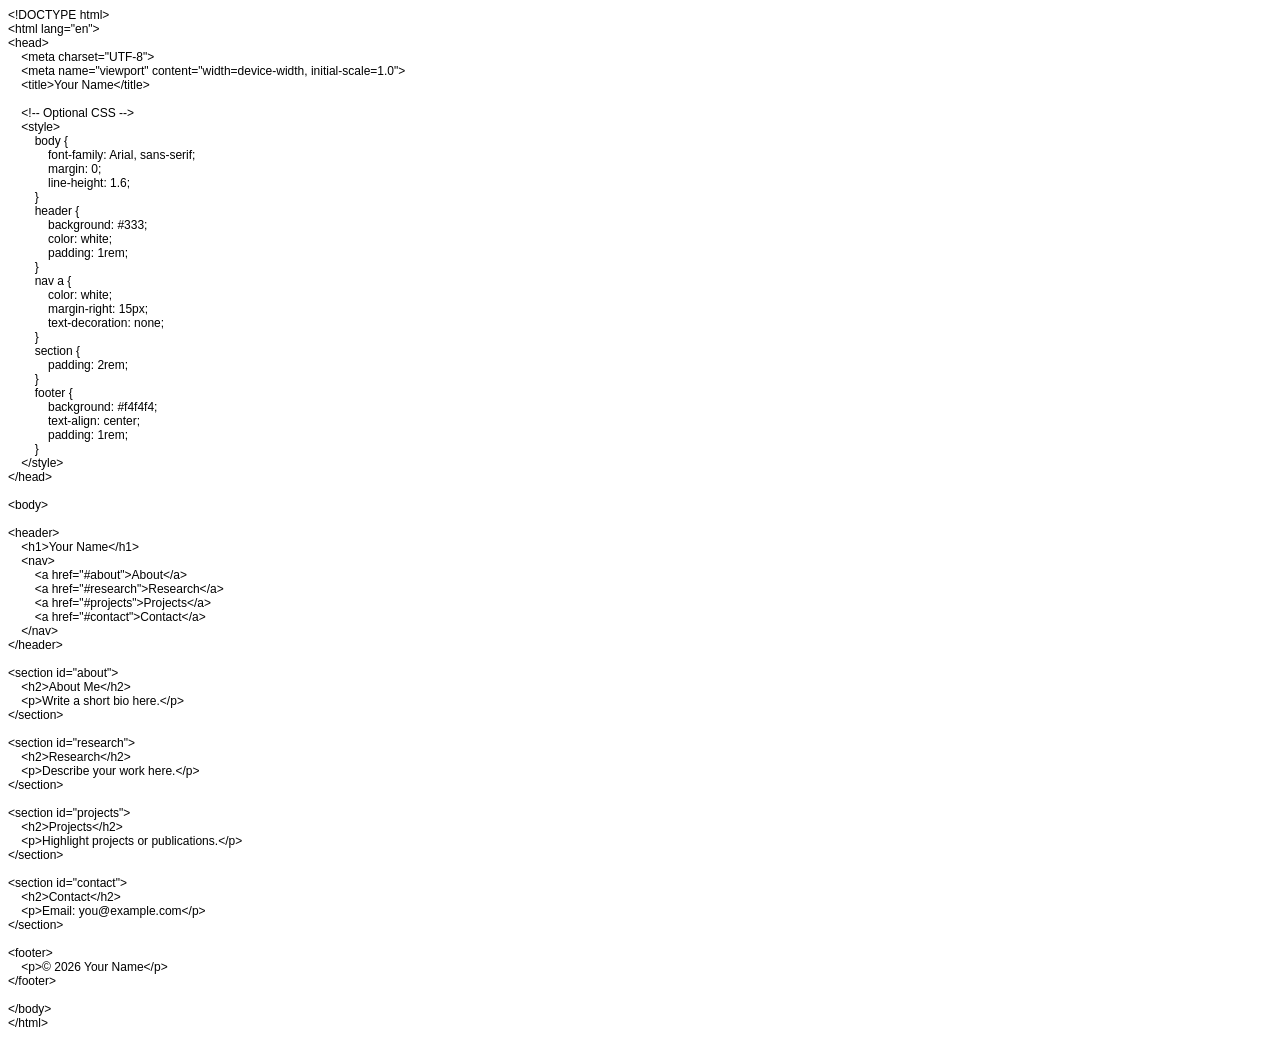
==== index.html @ 820ea24a "created index.html created index.html, just a blank template for now" ====
<!DOCTYPE html PUBLIC "-//W3C//DTD HTML 4.01//EN" "http://www.w3.org/TR/html4/strict.dtd">
<html>
<head>
  <meta http-equiv="Content-Type" content="text/html; charset=utf-8">
  <meta http-equiv="Content-Style-Type" content="text/css">
  <title></title>
  <meta name="Generator" content="Cocoa HTML Writer">
  <meta name="CocoaVersion" content="2575.7">
  <style type="text/css">
    p.p1 {margin: 0.0px 0.0px 0.0px 0.0px; font: 12.0px Helvetica}
    p.p2 {margin: 0.0px 0.0px 0.0px 0.0px; font: 12.0px Helvetica; min-height: 14.0px}
  </style>
</head>
<body>
<p class="p1">&lt;!DOCTYPE html&gt;</p>
<p class="p1">&lt;html lang="en"&gt;</p>
<p class="p1">&lt;head&gt;</p>
<p class="p1"><span class="Apple-converted-space">    </span>&lt;meta charset="UTF-8"&gt;</p>
<p class="p1"><span class="Apple-converted-space">    </span>&lt;meta name="viewport" content="width=device-width, initial-scale=1.0"&gt;</p>
<p class="p1"><span class="Apple-converted-space">    </span>&lt;title&gt;Your Name&lt;/title&gt;</p>
<p class="p2"><br></p>
<p class="p1"><span class="Apple-converted-space">    </span>&lt;!-- Optional CSS --&gt;</p>
<p class="p1"><span class="Apple-converted-space">    </span>&lt;style&gt;</p>
<p class="p1"><span class="Apple-converted-space">        </span>body {</p>
<p class="p1"><span class="Apple-converted-space">            </span>font-family: Arial, sans-serif;</p>
<p class="p1"><span class="Apple-converted-space">            </span>margin: 0;</p>
<p class="p1"><span class="Apple-converted-space">            </span>line-height: 1.6;</p>
<p class="p1"><span class="Apple-converted-space">        </span>}</p>
<p class="p1"><span class="Apple-converted-space">        </span>header {</p>
<p class="p1"><span class="Apple-converted-space">            </span>background: #333;</p>
<p class="p1"><span class="Apple-converted-space">            </span>color: white;</p>
<p class="p1"><span class="Apple-converted-space">            </span>padding: 1rem;</p>
<p class="p1"><span class="Apple-converted-space">        </span>}</p>
<p class="p1"><span class="Apple-converted-space">        </span>nav a {</p>
<p class="p1"><span class="Apple-converted-space">            </span>color: white;</p>
<p class="p1"><span class="Apple-converted-space">            </span>margin-right: 15px;</p>
<p class="p1"><span class="Apple-converted-space">            </span>text-decoration: none;</p>
<p class="p1"><span class="Apple-converted-space">        </span>}</p>
<p class="p1"><span class="Apple-converted-space">        </span>section {</p>
<p class="p1"><span class="Apple-converted-space">            </span>padding: 2rem;</p>
<p class="p1"><span class="Apple-converted-space">        </span>}</p>
<p class="p1"><span class="Apple-converted-space">        </span>footer {</p>
<p class="p1"><span class="Apple-converted-space">            </span>background: #f4f4f4;</p>
<p class="p1"><span class="Apple-converted-space">            </span>text-align: center;</p>
<p class="p1"><span class="Apple-converted-space">            </span>padding: 1rem;</p>
<p class="p1"><span class="Apple-converted-space">        </span>}</p>
<p class="p1"><span class="Apple-converted-space">    </span>&lt;/style&gt;</p>
<p class="p1">&lt;/head&gt;</p>
<p class="p2"><br></p>
<p class="p1">&lt;body&gt;</p>
<p class="p2"><br></p>
<p class="p1">&lt;header&gt;</p>
<p class="p1"><span class="Apple-converted-space">    </span>&lt;h1&gt;Your Name&lt;/h1&gt;</p>
<p class="p1"><span class="Apple-converted-space">    </span>&lt;nav&gt;</p>
<p class="p1"><span class="Apple-converted-space">        </span>&lt;a href="#about"&gt;About&lt;/a&gt;</p>
<p class="p1"><span class="Apple-converted-space">        </span>&lt;a href="#research"&gt;Research&lt;/a&gt;</p>
<p class="p1"><span class="Apple-converted-space">        </span>&lt;a href="#projects"&gt;Projects&lt;/a&gt;</p>
<p class="p1"><span class="Apple-converted-space">        </span>&lt;a href="#contact"&gt;Contact&lt;/a&gt;</p>
<p class="p1"><span class="Apple-converted-space">    </span>&lt;/nav&gt;</p>
<p class="p1">&lt;/header&gt;</p>
<p class="p2"><br></p>
<p class="p1">&lt;section id="about"&gt;</p>
<p class="p1"><span class="Apple-converted-space">    </span>&lt;h2&gt;About Me&lt;/h2&gt;</p>
<p class="p1"><span class="Apple-converted-space">    </span>&lt;p&gt;Write a short bio here.&lt;/p&gt;</p>
<p class="p1">&lt;/section&gt;</p>
<p class="p2"><br></p>
<p class="p1">&lt;section id="research"&gt;</p>
<p class="p1"><span class="Apple-converted-space">    </span>&lt;h2&gt;Research&lt;/h2&gt;</p>
<p class="p1"><span class="Apple-converted-space">    </span>&lt;p&gt;Describe your work here.&lt;/p&gt;</p>
<p class="p1">&lt;/section&gt;</p>
<p class="p2"><br></p>
<p class="p1">&lt;section id="projects"&gt;</p>
<p class="p1"><span class="Apple-converted-space">    </span>&lt;h2&gt;Projects&lt;/h2&gt;</p>
<p class="p1"><span class="Apple-converted-space">    </span>&lt;p&gt;Highlight projects or publications.&lt;/p&gt;</p>
<p class="p1">&lt;/section&gt;</p>
<p class="p2"><br></p>
<p class="p1">&lt;section id="contact"&gt;</p>
<p class="p1"><span class="Apple-converted-space">    </span>&lt;h2&gt;Contact&lt;/h2&gt;</p>
<p class="p1"><span class="Apple-converted-space">    </span>&lt;p&gt;Email: you@example.com&lt;/p&gt;</p>
<p class="p1">&lt;/section&gt;</p>
<p class="p2"><br></p>
<p class="p1">&lt;footer&gt;</p>
<p class="p1"><span class="Apple-converted-space">    </span>&lt;p&gt;© 2026 Your Name&lt;/p&gt;</p>
<p class="p1">&lt;/footer&gt;</p>
<p class="p2"><br></p>
<p class="p1">&lt;/body&gt;</p>
<p class="p1">&lt;/html&gt;</p>
</body>
</html>
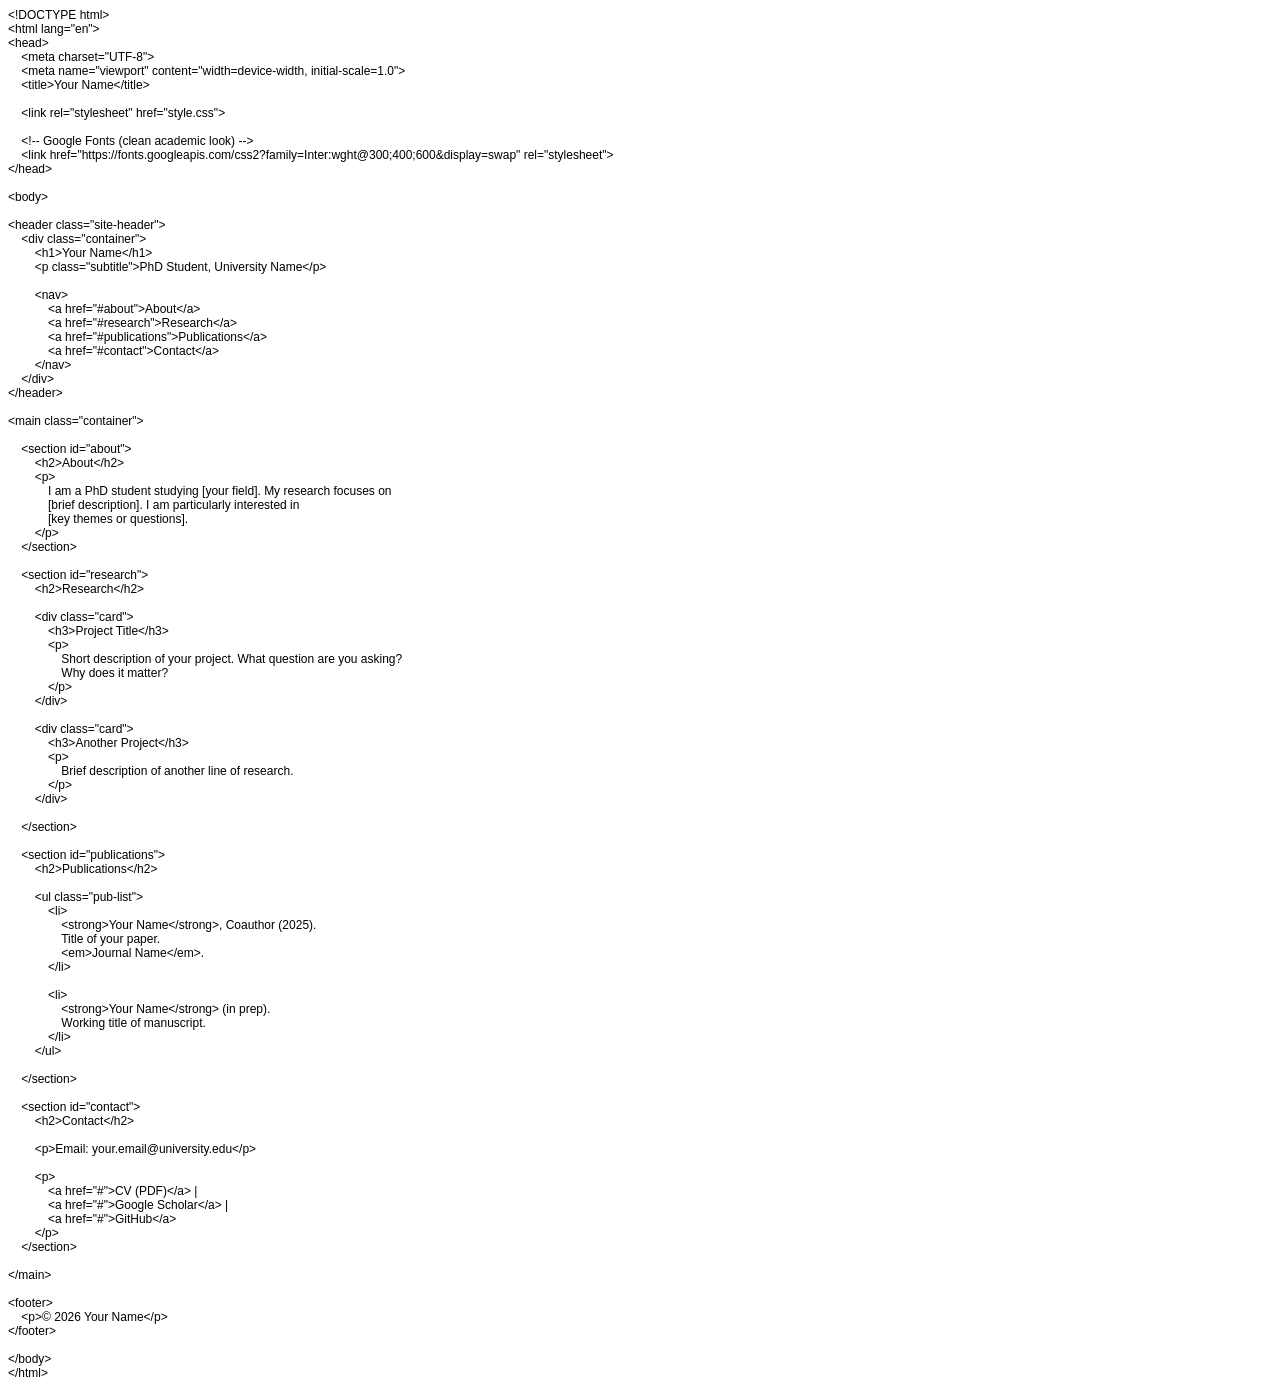
==== commit 4c0c1827: "update index.html and add style.css files" ====
--- a/index.html
+++ b/index.html
@@ -19,65 +19,90 @@
 <p class="p1"><span class="Apple-converted-space">    </span>&lt;meta name="viewport" content="width=device-width, initial-scale=1.0"&gt;</p>
 <p class="p1"><span class="Apple-converted-space">    </span>&lt;title&gt;Your Name&lt;/title&gt;</p>
 <p class="p2"><br></p>
-<p class="p1"><span class="Apple-converted-space">    </span>&lt;!-- Optional CSS --&gt;</p>
-<p class="p1"><span class="Apple-converted-space">    </span>&lt;style&gt;</p>
-<p class="p1"><span class="Apple-converted-space">        </span>body {</p>
-<p class="p1"><span class="Apple-converted-space">            </span>font-family: Arial, sans-serif;</p>
-<p class="p1"><span class="Apple-converted-space">            </span>margin: 0;</p>
-<p class="p1"><span class="Apple-converted-space">            </span>line-height: 1.6;</p>
-<p class="p1"><span class="Apple-converted-space">        </span>}</p>
-<p class="p1"><span class="Apple-converted-space">        </span>header {</p>
-<p class="p1"><span class="Apple-converted-space">            </span>background: #333;</p>
-<p class="p1"><span class="Apple-converted-space">            </span>color: white;</p>
-<p class="p1"><span class="Apple-converted-space">            </span>padding: 1rem;</p>
-<p class="p1"><span class="Apple-converted-space">        </span>}</p>
-<p class="p1"><span class="Apple-converted-space">        </span>nav a {</p>
-<p class="p1"><span class="Apple-converted-space">            </span>color: white;</p>
-<p class="p1"><span class="Apple-converted-space">            </span>margin-right: 15px;</p>
-<p class="p1"><span class="Apple-converted-space">            </span>text-decoration: none;</p>
-<p class="p1"><span class="Apple-converted-space">        </span>}</p>
-<p class="p1"><span class="Apple-converted-space">        </span>section {</p>
-<p class="p1"><span class="Apple-converted-space">            </span>padding: 2rem;</p>
-<p class="p1"><span class="Apple-converted-space">        </span>}</p>
-<p class="p1"><span class="Apple-converted-space">        </span>footer {</p>
-<p class="p1"><span class="Apple-converted-space">            </span>background: #f4f4f4;</p>
-<p class="p1"><span class="Apple-converted-space">            </span>text-align: center;</p>
-<p class="p1"><span class="Apple-converted-space">            </span>padding: 1rem;</p>
-<p class="p1"><span class="Apple-converted-space">        </span>}</p>
-<p class="p1"><span class="Apple-converted-space">    </span>&lt;/style&gt;</p>
+<p class="p1"><span class="Apple-converted-space">    </span>&lt;link rel="stylesheet" href="style.css"&gt;</p>
+<p class="p2"><br></p>
+<p class="p1"><span class="Apple-converted-space">    </span>&lt;!-- Google Fonts (clean academic look) --&gt;</p>
+<p class="p1"><span class="Apple-converted-space">    </span>&lt;link href="https://fonts.googleapis.com/css2?family=Inter:wght@300;400;600&amp;display=swap" rel="stylesheet"&gt;</p>
 <p class="p1">&lt;/head&gt;</p>
 <p class="p2"><br></p>
 <p class="p1">&lt;body&gt;</p>
 <p class="p2"><br></p>
-<p class="p1">&lt;header&gt;</p>
-<p class="p1"><span class="Apple-converted-space">    </span>&lt;h1&gt;Your Name&lt;/h1&gt;</p>
-<p class="p1"><span class="Apple-converted-space">    </span>&lt;nav&gt;</p>
-<p class="p1"><span class="Apple-converted-space">        </span>&lt;a href="#about"&gt;About&lt;/a&gt;</p>
-<p class="p1"><span class="Apple-converted-space">        </span>&lt;a href="#research"&gt;Research&lt;/a&gt;</p>
-<p class="p1"><span class="Apple-converted-space">        </span>&lt;a href="#projects"&gt;Projects&lt;/a&gt;</p>
-<p class="p1"><span class="Apple-converted-space">        </span>&lt;a href="#contact"&gt;Contact&lt;/a&gt;</p>
-<p class="p1"><span class="Apple-converted-space">    </span>&lt;/nav&gt;</p>
+<p class="p1">&lt;header class="site-header"&gt;</p>
+<p class="p1"><span class="Apple-converted-space">    </span>&lt;div class="container"&gt;</p>
+<p class="p1"><span class="Apple-converted-space">        </span>&lt;h1&gt;Your Name&lt;/h1&gt;</p>
+<p class="p1"><span class="Apple-converted-space">        </span>&lt;p class="subtitle"&gt;PhD Student, University Name&lt;/p&gt;</p>
+<p class="p2"><br></p>
+<p class="p1"><span class="Apple-converted-space">        </span>&lt;nav&gt;</p>
+<p class="p1"><span class="Apple-converted-space">            </span>&lt;a href="#about"&gt;About&lt;/a&gt;</p>
+<p class="p1"><span class="Apple-converted-space">            </span>&lt;a href="#research"&gt;Research&lt;/a&gt;</p>
+<p class="p1"><span class="Apple-converted-space">            </span>&lt;a href="#publications"&gt;Publications&lt;/a&gt;</p>
+<p class="p1"><span class="Apple-converted-space">            </span>&lt;a href="#contact"&gt;Contact&lt;/a&gt;</p>
+<p class="p1"><span class="Apple-converted-space">        </span>&lt;/nav&gt;</p>
+<p class="p1"><span class="Apple-converted-space">    </span>&lt;/div&gt;</p>
 <p class="p1">&lt;/header&gt;</p>
 <p class="p2"><br></p>
-<p class="p1">&lt;section id="about"&gt;</p>
-<p class="p1"><span class="Apple-converted-space">    </span>&lt;h2&gt;About Me&lt;/h2&gt;</p>
-<p class="p1"><span class="Apple-converted-space">    </span>&lt;p&gt;Write a short bio here.&lt;/p&gt;</p>
-<p class="p1">&lt;/section&gt;</p>
+<p class="p1">&lt;main class="container"&gt;</p>
 <p class="p2"><br></p>
-<p class="p1">&lt;section id="research"&gt;</p>
-<p class="p1"><span class="Apple-converted-space">    </span>&lt;h2&gt;Research&lt;/h2&gt;</p>
-<p class="p1"><span class="Apple-converted-space">    </span>&lt;p&gt;Describe your work here.&lt;/p&gt;</p>
-<p class="p1">&lt;/section&gt;</p>
+<p class="p1"><span class="Apple-converted-space">    </span>&lt;section id="about"&gt;</p>
+<p class="p1"><span class="Apple-converted-space">        </span>&lt;h2&gt;About&lt;/h2&gt;</p>
+<p class="p1"><span class="Apple-converted-space">        </span>&lt;p&gt;</p>
+<p class="p1"><span class="Apple-converted-space">            </span>I am a PhD student studying [your field]. My research focuses on</p>
+<p class="p1"><span class="Apple-converted-space">            </span>[brief description]. I am particularly interested in</p>
+<p class="p1"><span class="Apple-converted-space">            </span>[key themes or questions].</p>
+<p class="p1"><span class="Apple-converted-space">        </span>&lt;/p&gt;</p>
+<p class="p1"><span class="Apple-converted-space">    </span>&lt;/section&gt;</p>
 <p class="p2"><br></p>
-<p class="p1">&lt;section id="projects"&gt;</p>
-<p class="p1"><span class="Apple-converted-space">    </span>&lt;h2&gt;Projects&lt;/h2&gt;</p>
-<p class="p1"><span class="Apple-converted-space">    </span>&lt;p&gt;Highlight projects or publications.&lt;/p&gt;</p>
-<p class="p1">&lt;/section&gt;</p>
+<p class="p1"><span class="Apple-converted-space">    </span>&lt;section id="research"&gt;</p>
+<p class="p1"><span class="Apple-converted-space">        </span>&lt;h2&gt;Research&lt;/h2&gt;</p>
 <p class="p2"><br></p>
-<p class="p1">&lt;section id="contact"&gt;</p>
-<p class="p1"><span class="Apple-converted-space">    </span>&lt;h2&gt;Contact&lt;/h2&gt;</p>
-<p class="p1"><span class="Apple-converted-space">    </span>&lt;p&gt;Email: you@example.com&lt;/p&gt;</p>
-<p class="p1">&lt;/section&gt;</p>
+<p class="p1"><span class="Apple-converted-space">        </span>&lt;div class="card"&gt;</p>
+<p class="p1"><span class="Apple-converted-space">            </span>&lt;h3&gt;Project Title&lt;/h3&gt;</p>
+<p class="p1"><span class="Apple-converted-space">            </span>&lt;p&gt;</p>
+<p class="p1"><span class="Apple-converted-space">                </span>Short description of your project. What question are you asking?</p>
+<p class="p1"><span class="Apple-converted-space">                </span>Why does it matter?</p>
+<p class="p1"><span class="Apple-converted-space">            </span>&lt;/p&gt;</p>
+<p class="p1"><span class="Apple-converted-space">        </span>&lt;/div&gt;</p>
+<p class="p2"><br></p>
+<p class="p1"><span class="Apple-converted-space">        </span>&lt;div class="card"&gt;</p>
+<p class="p1"><span class="Apple-converted-space">            </span>&lt;h3&gt;Another Project&lt;/h3&gt;</p>
+<p class="p1"><span class="Apple-converted-space">            </span>&lt;p&gt;</p>
+<p class="p1"><span class="Apple-converted-space">                </span>Brief description of another line of research.</p>
+<p class="p1"><span class="Apple-converted-space">            </span>&lt;/p&gt;</p>
+<p class="p1"><span class="Apple-converted-space">        </span>&lt;/div&gt;</p>
+<p class="p2"><br></p>
+<p class="p1"><span class="Apple-converted-space">    </span>&lt;/section&gt;</p>
+<p class="p2"><br></p>
+<p class="p1"><span class="Apple-converted-space">    </span>&lt;section id="publications"&gt;</p>
+<p class="p1"><span class="Apple-converted-space">        </span>&lt;h2&gt;Publications&lt;/h2&gt;</p>
+<p class="p2"><br></p>
+<p class="p1"><span class="Apple-converted-space">        </span>&lt;ul class="pub-list"&gt;</p>
+<p class="p1"><span class="Apple-converted-space">            </span>&lt;li&gt;</p>
+<p class="p1"><span class="Apple-converted-space">                </span>&lt;strong&gt;Your Name&lt;/strong&gt;, Coauthor (2025).</p>
+<p class="p1"><span class="Apple-converted-space">                </span>Title of your paper.</p>
+<p class="p1"><span class="Apple-converted-space">                </span>&lt;em&gt;Journal Name&lt;/em&gt;.</p>
+<p class="p1"><span class="Apple-converted-space">            </span>&lt;/li&gt;</p>
+<p class="p2"><br></p>
+<p class="p1"><span class="Apple-converted-space">            </span>&lt;li&gt;</p>
+<p class="p1"><span class="Apple-converted-space">                </span>&lt;strong&gt;Your Name&lt;/strong&gt; (in prep).</p>
+<p class="p1"><span class="Apple-converted-space">                </span>Working title of manuscript.</p>
+<p class="p1"><span class="Apple-converted-space">            </span>&lt;/li&gt;</p>
+<p class="p1"><span class="Apple-converted-space">        </span>&lt;/ul&gt;</p>
+<p class="p2"><br></p>
+<p class="p1"><span class="Apple-converted-space">    </span>&lt;/section&gt;</p>
+<p class="p2"><br></p>
+<p class="p1"><span class="Apple-converted-space">    </span>&lt;section id="contact"&gt;</p>
+<p class="p1"><span class="Apple-converted-space">        </span>&lt;h2&gt;Contact&lt;/h2&gt;</p>
+<p class="p2"><br></p>
+<p class="p1"><span class="Apple-converted-space">        </span>&lt;p&gt;Email: your.email@university.edu&lt;/p&gt;</p>
+<p class="p2"><br></p>
+<p class="p1"><span class="Apple-converted-space">        </span>&lt;p&gt;</p>
+<p class="p1"><span class="Apple-converted-space">            </span>&lt;a href="#"&gt;CV (PDF)&lt;/a&gt; |</p>
+<p class="p1"><span class="Apple-converted-space">            </span>&lt;a href="#"&gt;Google Scholar&lt;/a&gt; |</p>
+<p class="p1"><span class="Apple-converted-space">            </span>&lt;a href="#"&gt;GitHub&lt;/a&gt;</p>
+<p class="p1"><span class="Apple-converted-space">        </span>&lt;/p&gt;</p>
+<p class="p1"><span class="Apple-converted-space">    </span>&lt;/section&gt;</p>
+<p class="p2"><br></p>
+<p class="p1">&lt;/main&gt;</p>
 <p class="p2"><br></p>
 <p class="p1">&lt;footer&gt;</p>
 <p class="p1"><span class="Apple-converted-space">    </span>&lt;p&gt;© 2026 Your Name&lt;/p&gt;</p>
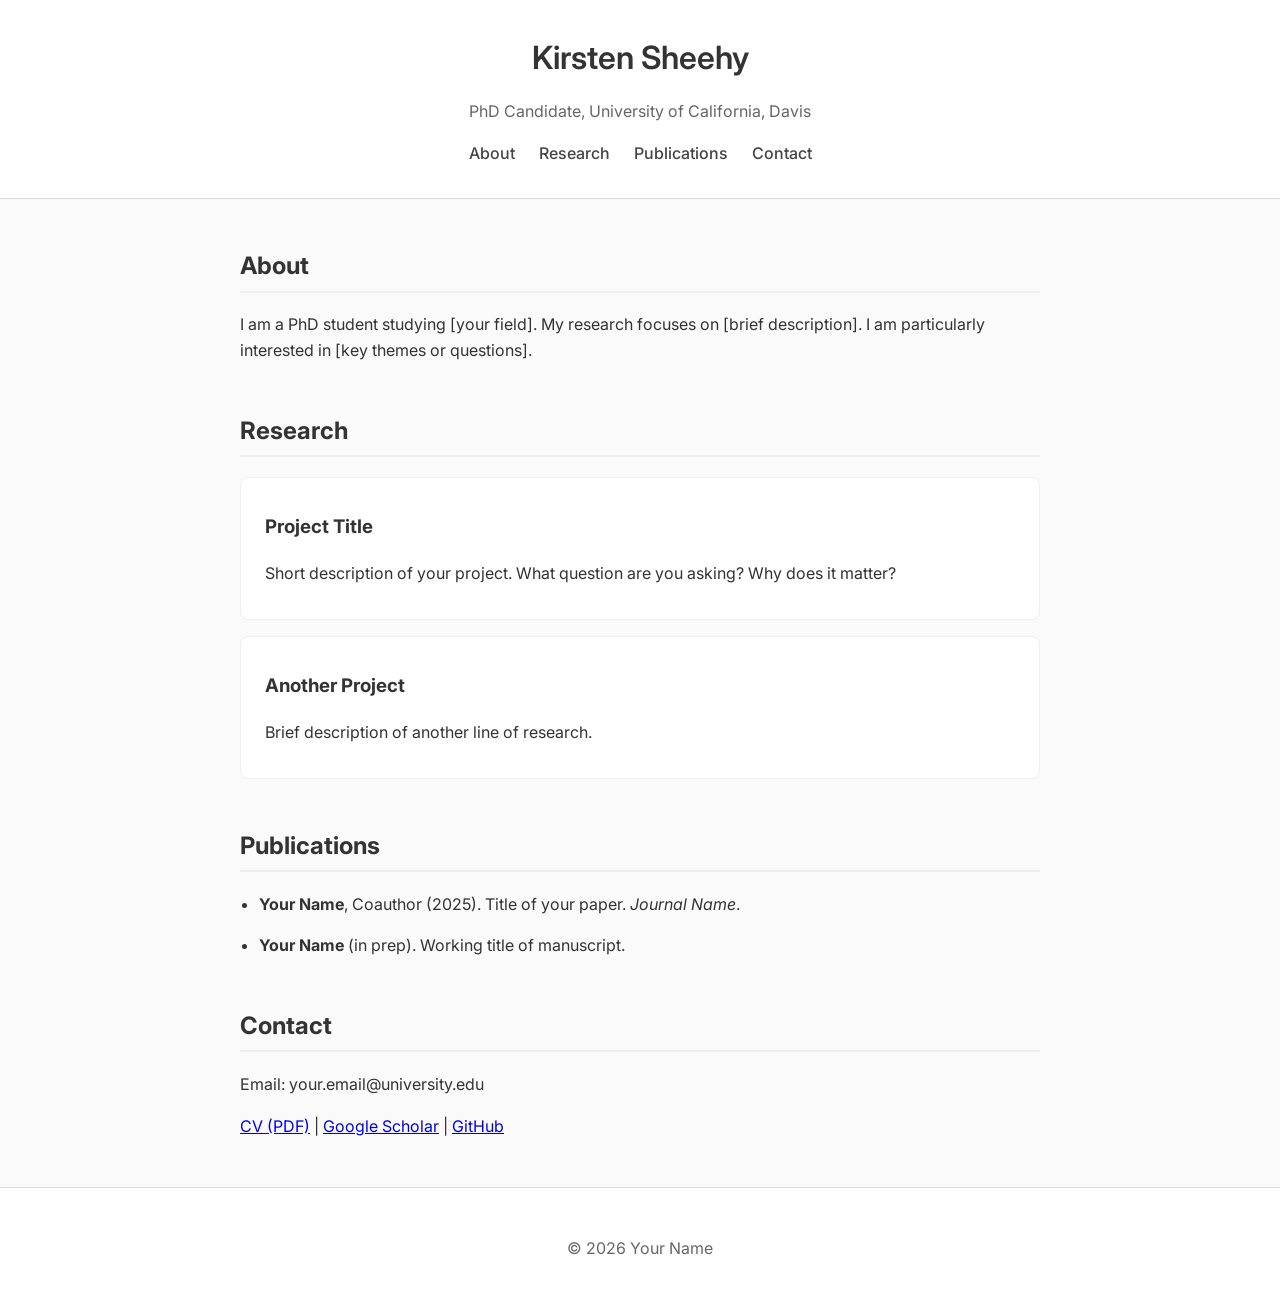
==== commit 0c6bda5f: "changed html file type" ====
--- a/index.html
+++ b/index.html
@@ -1,114 +1,98 @@
-<!DOCTYPE html PUBLIC "-//W3C//DTD HTML 4.01//EN" "http://www.w3.org/TR/html4/strict.dtd">
-<html>
+<!DOCTYPE html>
+<html lang="en">
 <head>
-  <meta http-equiv="Content-Type" content="text/html; charset=utf-8">
-  <meta http-equiv="Content-Style-Type" content="text/css">
-  <title></title>
-  <meta name="Generator" content="Cocoa HTML Writer">
-  <meta name="CocoaVersion" content="2575.7">
-  <style type="text/css">
-    p.p1 {margin: 0.0px 0.0px 0.0px 0.0px; font: 12.0px Helvetica}
-    p.p2 {margin: 0.0px 0.0px 0.0px 0.0px; font: 12.0px Helvetica; min-height: 14.0px}
-  </style>
+    <meta charset="UTF-8">
+    <meta name="viewport" content="width=device-width, initial-scale=1.0">
+    <title>Kirsten Sheehy</title>
+
+    <link rel="stylesheet" href="style.css">
+
+    <!-- Google Fonts (clean academic look) -->
+    <link href="https://fonts.googleapis.com/css2?family=Inter:wght@300;400;600&display=swap" rel="stylesheet">
 </head>
+
 <body>
-<p class="p1">&lt;!DOCTYPE html&gt;</p>
-<p class="p1">&lt;html lang="en"&gt;</p>
-<p class="p1">&lt;head&gt;</p>
-<p class="p1"><span class="Apple-converted-space">    </span>&lt;meta charset="UTF-8"&gt;</p>
-<p class="p1"><span class="Apple-converted-space">    </span>&lt;meta name="viewport" content="width=device-width, initial-scale=1.0"&gt;</p>
-<p class="p1"><span class="Apple-converted-space">    </span>&lt;title&gt;Your Name&lt;/title&gt;</p>
-<p class="p2"><br></p>
-<p class="p1"><span class="Apple-converted-space">    </span>&lt;link rel="stylesheet" href="style.css"&gt;</p>
-<p class="p2"><br></p>
-<p class="p1"><span class="Apple-converted-space">    </span>&lt;!-- Google Fonts (clean academic look) --&gt;</p>
-<p class="p1"><span class="Apple-converted-space">    </span>&lt;link href="https://fonts.googleapis.com/css2?family=Inter:wght@300;400;600&amp;display=swap" rel="stylesheet"&gt;</p>
-<p class="p1">&lt;/head&gt;</p>
-<p class="p2"><br></p>
-<p class="p1">&lt;body&gt;</p>
-<p class="p2"><br></p>
-<p class="p1">&lt;header class="site-header"&gt;</p>
-<p class="p1"><span class="Apple-converted-space">    </span>&lt;div class="container"&gt;</p>
-<p class="p1"><span class="Apple-converted-space">        </span>&lt;h1&gt;Your Name&lt;/h1&gt;</p>
-<p class="p1"><span class="Apple-converted-space">        </span>&lt;p class="subtitle"&gt;PhD Student, University Name&lt;/p&gt;</p>
-<p class="p2"><br></p>
-<p class="p1"><span class="Apple-converted-space">        </span>&lt;nav&gt;</p>
-<p class="p1"><span class="Apple-converted-space">            </span>&lt;a href="#about"&gt;About&lt;/a&gt;</p>
-<p class="p1"><span class="Apple-converted-space">            </span>&lt;a href="#research"&gt;Research&lt;/a&gt;</p>
-<p class="p1"><span class="Apple-converted-space">            </span>&lt;a href="#publications"&gt;Publications&lt;/a&gt;</p>
-<p class="p1"><span class="Apple-converted-space">            </span>&lt;a href="#contact"&gt;Contact&lt;/a&gt;</p>
-<p class="p1"><span class="Apple-converted-space">        </span>&lt;/nav&gt;</p>
-<p class="p1"><span class="Apple-converted-space">    </span>&lt;/div&gt;</p>
-<p class="p1">&lt;/header&gt;</p>
-<p class="p2"><br></p>
-<p class="p1">&lt;main class="container"&gt;</p>
-<p class="p2"><br></p>
-<p class="p1"><span class="Apple-converted-space">    </span>&lt;section id="about"&gt;</p>
-<p class="p1"><span class="Apple-converted-space">        </span>&lt;h2&gt;About&lt;/h2&gt;</p>
-<p class="p1"><span class="Apple-converted-space">        </span>&lt;p&gt;</p>
-<p class="p1"><span class="Apple-converted-space">            </span>I am a PhD student studying [your field]. My research focuses on</p>
-<p class="p1"><span class="Apple-converted-space">            </span>[brief description]. I am particularly interested in</p>
-<p class="p1"><span class="Apple-converted-space">            </span>[key themes or questions].</p>
-<p class="p1"><span class="Apple-converted-space">        </span>&lt;/p&gt;</p>
-<p class="p1"><span class="Apple-converted-space">    </span>&lt;/section&gt;</p>
-<p class="p2"><br></p>
-<p class="p1"><span class="Apple-converted-space">    </span>&lt;section id="research"&gt;</p>
-<p class="p1"><span class="Apple-converted-space">        </span>&lt;h2&gt;Research&lt;/h2&gt;</p>
-<p class="p2"><br></p>
-<p class="p1"><span class="Apple-converted-space">        </span>&lt;div class="card"&gt;</p>
-<p class="p1"><span class="Apple-converted-space">            </span>&lt;h3&gt;Project Title&lt;/h3&gt;</p>
-<p class="p1"><span class="Apple-converted-space">            </span>&lt;p&gt;</p>
-<p class="p1"><span class="Apple-converted-space">                </span>Short description of your project. What question are you asking?</p>
-<p class="p1"><span class="Apple-converted-space">                </span>Why does it matter?</p>
-<p class="p1"><span class="Apple-converted-space">            </span>&lt;/p&gt;</p>
-<p class="p1"><span class="Apple-converted-space">        </span>&lt;/div&gt;</p>
-<p class="p2"><br></p>
-<p class="p1"><span class="Apple-converted-space">        </span>&lt;div class="card"&gt;</p>
-<p class="p1"><span class="Apple-converted-space">            </span>&lt;h3&gt;Another Project&lt;/h3&gt;</p>
-<p class="p1"><span class="Apple-converted-space">            </span>&lt;p&gt;</p>
-<p class="p1"><span class="Apple-converted-space">                </span>Brief description of another line of research.</p>
-<p class="p1"><span class="Apple-converted-space">            </span>&lt;/p&gt;</p>
-<p class="p1"><span class="Apple-converted-space">        </span>&lt;/div&gt;</p>
-<p class="p2"><br></p>
-<p class="p1"><span class="Apple-converted-space">    </span>&lt;/section&gt;</p>
-<p class="p2"><br></p>
-<p class="p1"><span class="Apple-converted-space">    </span>&lt;section id="publications"&gt;</p>
-<p class="p1"><span class="Apple-converted-space">        </span>&lt;h2&gt;Publications&lt;/h2&gt;</p>
-<p class="p2"><br></p>
-<p class="p1"><span class="Apple-converted-space">        </span>&lt;ul class="pub-list"&gt;</p>
-<p class="p1"><span class="Apple-converted-space">            </span>&lt;li&gt;</p>
-<p class="p1"><span class="Apple-converted-space">                </span>&lt;strong&gt;Your Name&lt;/strong&gt;, Coauthor (2025).</p>
-<p class="p1"><span class="Apple-converted-space">                </span>Title of your paper.</p>
-<p class="p1"><span class="Apple-converted-space">                </span>&lt;em&gt;Journal Name&lt;/em&gt;.</p>
-<p class="p1"><span class="Apple-converted-space">            </span>&lt;/li&gt;</p>
-<p class="p2"><br></p>
-<p class="p1"><span class="Apple-converted-space">            </span>&lt;li&gt;</p>
-<p class="p1"><span class="Apple-converted-space">                </span>&lt;strong&gt;Your Name&lt;/strong&gt; (in prep).</p>
-<p class="p1"><span class="Apple-converted-space">                </span>Working title of manuscript.</p>
-<p class="p1"><span class="Apple-converted-space">            </span>&lt;/li&gt;</p>
-<p class="p1"><span class="Apple-converted-space">        </span>&lt;/ul&gt;</p>
-<p class="p2"><br></p>
-<p class="p1"><span class="Apple-converted-space">    </span>&lt;/section&gt;</p>
-<p class="p2"><br></p>
-<p class="p1"><span class="Apple-converted-space">    </span>&lt;section id="contact"&gt;</p>
-<p class="p1"><span class="Apple-converted-space">        </span>&lt;h2&gt;Contact&lt;/h2&gt;</p>
-<p class="p2"><br></p>
-<p class="p1"><span class="Apple-converted-space">        </span>&lt;p&gt;Email: your.email@university.edu&lt;/p&gt;</p>
-<p class="p2"><br></p>
-<p class="p1"><span class="Apple-converted-space">        </span>&lt;p&gt;</p>
-<p class="p1"><span class="Apple-converted-space">            </span>&lt;a href="#"&gt;CV (PDF)&lt;/a&gt; |</p>
-<p class="p1"><span class="Apple-converted-space">            </span>&lt;a href="#"&gt;Google Scholar&lt;/a&gt; |</p>
-<p class="p1"><span class="Apple-converted-space">            </span>&lt;a href="#"&gt;GitHub&lt;/a&gt;</p>
-<p class="p1"><span class="Apple-converted-space">        </span>&lt;/p&gt;</p>
-<p class="p1"><span class="Apple-converted-space">    </span>&lt;/section&gt;</p>
-<p class="p2"><br></p>
-<p class="p1">&lt;/main&gt;</p>
-<p class="p2"><br></p>
-<p class="p1">&lt;footer&gt;</p>
-<p class="p1"><span class="Apple-converted-space">    </span>&lt;p&gt;© 2026 Your Name&lt;/p&gt;</p>
-<p class="p1">&lt;/footer&gt;</p>
-<p class="p2"><br></p>
-<p class="p1">&lt;/body&gt;</p>
-<p class="p1">&lt;/html&gt;</p>
+
+<header class="site-header">
+    <div class="container">
+        <h1>Kirsten Sheehy</h1>
+        <p class="subtitle">PhD Candidate, University of California, Davis</p>
+
+        <nav>
+            <a href="#about">About</a>
+            <a href="#research">Research</a>
+            <a href="#publications">Publications</a>
+            <a href="#contact">Contact</a>
+        </nav>
+    </div>
+</header>
+
+<main class="container">
+
+    <section id="about">
+        <h2>About</h2>
+        <p>
+            I am a PhD student studying [your field]. My research focuses on
+            [brief description]. I am particularly interested in
+            [key themes or questions].
+        </p>
+    </section>
+
+    <section id="research">
+        <h2>Research</h2>
+
+        <div class="card">
+            <h3>Project Title</h3>
+            <p>
+                Short description of your project. What question are you asking?
+                Why does it matter?
+            </p>
+        </div>
+
+        <div class="card">
+            <h3>Another Project</h3>
+            <p>
+                Brief description of another line of research.
+            </p>
+        </div>
+
+    </section>
+
+    <section id="publications">
+        <h2>Publications</h2>
+
+        <ul class="pub-list">
+            <li>
+                <strong>Your Name</strong>, Coauthor (2025).
+                Title of your paper.
+                <em>Journal Name</em>.
+            </li>
+
+            <li>
+                <strong>Your Name</strong> (in prep).
+                Working title of manuscript.
+            </li>
+        </ul>
+
+    </section>
+
+    <section id="contact">
+        <h2>Contact</h2>
+
+        <p>Email: your.email@university.edu</p>
+
+        <p>
+            <a href="#">CV (PDF)</a> |
+            <a href="#">Google Scholar</a> |
+            <a href="#">GitHub</a>
+        </p>
+    </section>
+
+</main>
+
+<footer>
+    <p>© 2026 Your Name</p>
+</footer>
+
 </body>
-</html>
+</html>
--- a/style.css
+++ b/style.css
@@ -0,0 +1,92 @@
+/* Base styles */
+body {
+    font-family: 'Inter', sans-serif;
+    margin: 0;
+    background-color: #fafafa;
+    color: #333;
+    line-height: 1.6;
+}
+
+/* Layout */
+.container {
+    width: 90%;
+    max-width: 800px;
+    margin: auto;
+}
+
+/* Header */
+.site-header {
+    background: white;
+    border-bottom: 1px solid #ddd;
+    padding: 2rem 0;
+    text-align: center;
+}
+
+.site-header h1 {
+    margin: 0;
+    font-weight: 600;
+}
+
+.subtitle {
+    color: #666;
+    margin-bottom: 1rem;
+}
+
+/* Navigation */
+nav {
+    margin-top: 1rem;
+}
+
+nav a {
+    margin: 0 10px;
+    text-decoration: none;
+    color: #444;
+    font-weight: 500;
+}
+
+nav a:hover {
+    text-decoration: underline;
+}
+
+/* Sections */
+section {
+    margin: 3rem 0;
+}
+
+h2 {
+    border-bottom: 2px solid #eee;
+    padding-bottom: 0.3rem;
+}
+
+/* Cards for research */
+.card {
+    background: white;
+    padding: 1rem 1.5rem;
+    margin-top: 1rem;
+    border-radius: 8px;
+    border: 1px solid #eee;
+    transition: box-shadow 0.2s ease;
+}
+
+.card:hover {
+    box-shadow: 0 4px 12px rgba(0,0,0,0.08);
+}
+
+/* Publications */
+.pub-list {
+    padding-left: 1.2rem;
+}
+
+.pub-list li {
+    margin-bottom: 1rem;
+}
+
+/* Footer */
+footer {
+    text-align: center;
+    padding: 2rem 0;
+    background: white;
+    border-top: 1px solid #ddd;
+    margin-top: 3rem;
+    color: #666;
+}
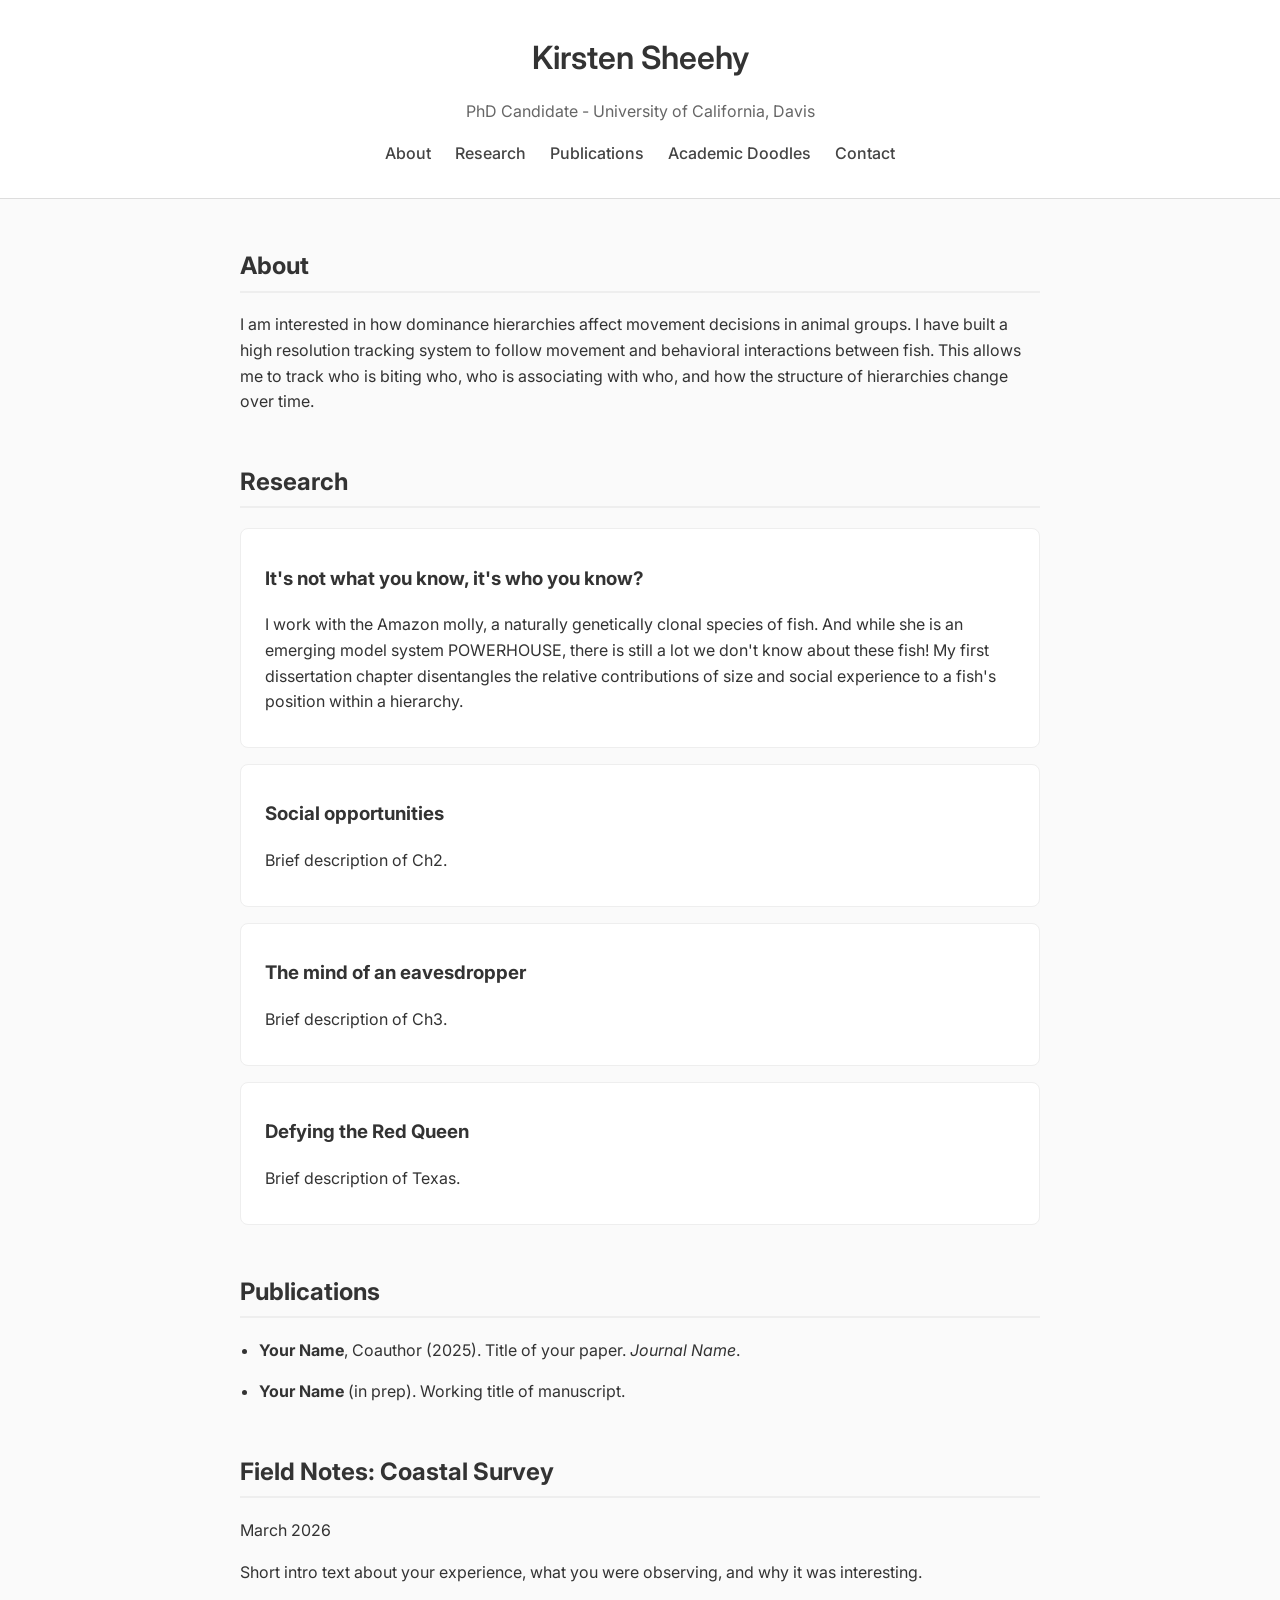
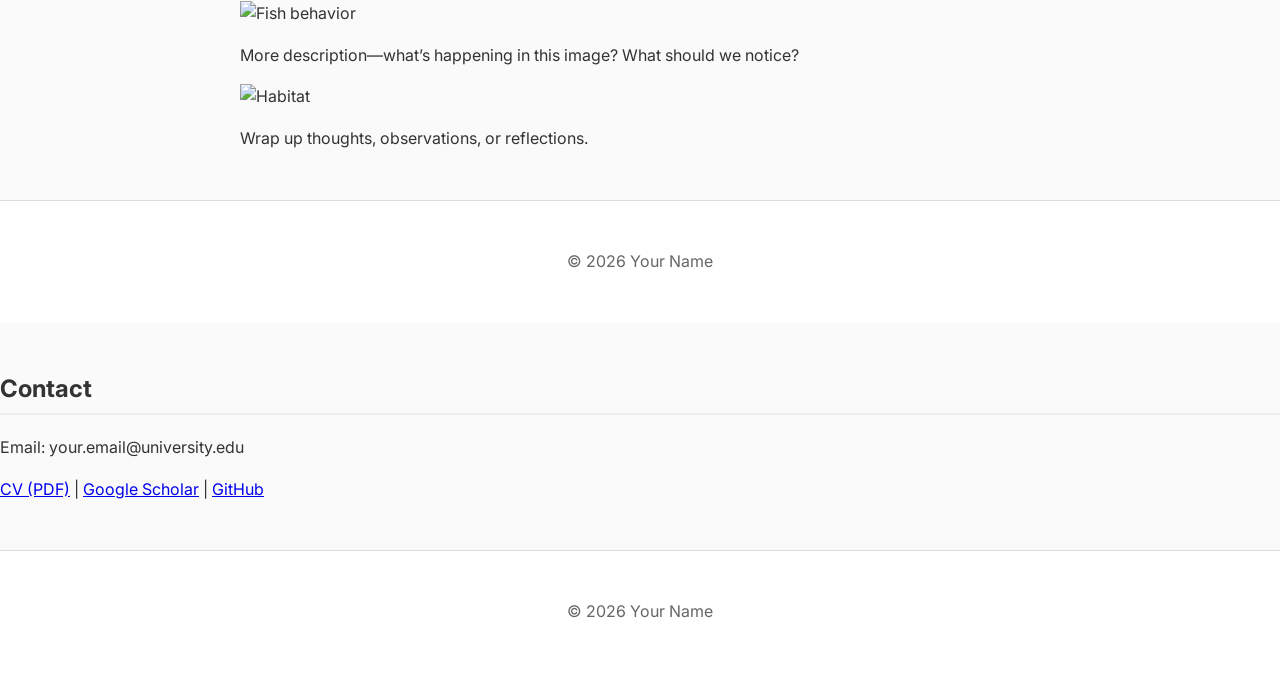
==== commit ce3c2a2a: "testing blog section" ====
--- a/index.html
+++ b/index.html
@@ -16,12 +16,13 @@
 <header class="site-header">
     <div class="container">
         <h1>Kirsten Sheehy</h1>
-        <p class="subtitle">PhD Candidate, University of California, Davis</p>
+        <p class="subtitle">PhD Candidate - University of California, Davis</p>
 
         <nav>
             <a href="#about">About</a>
             <a href="#research">Research</a>
             <a href="#publications">Publications</a>
+            <a href="blog.html">Academic Doodles</a>
             <a href="#contact">Contact</a>
         </nav>
     </div>
@@ -32,9 +33,11 @@
     <section id="about">
         <h2>About</h2>
         <p>
-            I am a PhD student studying [your field]. My research focuses on
-            [brief description]. I am particularly interested in
-            [key themes or questions].
+            I am interested in how dominance hierarchies affect movement
+            decisions in animal groups. I have built a high resolution tracking
+            system to follow movement and behavioral interactions between fish.
+            This allows me to track who is biting who, who is associating with
+            who, and how the structure of hierarchies change over time.
         </p>
     </section>
 
@@ -42,17 +45,35 @@
         <h2>Research</h2>
 
         <div class="card">
-            <h3>Project Title</h3>
+            <h3>It's not what you know, it's who you know?</h3>
             <p>
-                Short description of your project. What question are you asking?
-                Why does it matter?
+                I work with the Amazon molly, a naturally genetically clonal
+                species of fish. And while she is an emerging model system
+                POWERHOUSE, there is still a lot we don't know about these fish!
+                My first dissertation chapter disentangles the relative
+                contributions of size and social experience to a fish's position
+                within a hierarchy.
             </p>
         </div>
 
         <div class="card">
-            <h3>Another Project</h3>
+            <h3>Social opportunities</h3>
             <p>
-                Brief description of another line of research.
+                Brief description of Ch2.
+            </p>
+        </div>
+        
+        <div class="card">
+            <h3>The mind of an eavesdropper</h3>
+            <p>
+                Brief description of Ch3.
+            </p>
+        </div>
+        
+        <div class="card">
+            <h3>Defying the Red Queen</h3>
+            <p>
+                Brief description of Texas.
             </p>
         </div>
 
@@ -76,6 +97,40 @@
 
     </section>
 
+    <section id="Academic Doodles">
+      
+    <!-- Blog Post -->
+    <article class="post">
+        <h2>Field Notes: Coastal Survey</h2>
+        <p class="date">March 2026</p>
+
+        <p>
+            Short intro text about your experience, what you were observing,
+            and why it was interesting.
+        </p>
+
+        <img src="images/fish1.jpg" alt="Fish behavior" class="blog-img">
+
+        <p>
+            More description—what’s happening in this image? What should we notice?
+        </p>
+
+        <img src="images/fish2.jpg" alt="Habitat" class="blog-img">
+
+        <p>
+            Wrap up thoughts, observations, or reflections.
+        </p>
+    </article>
+
+</main>
+
+<footer>
+    <p>© 2026 Your Name</p>
+</footer>
+
+</body>
+</html>
+
     <section id="contact">
         <h2>Contact</h2>
 
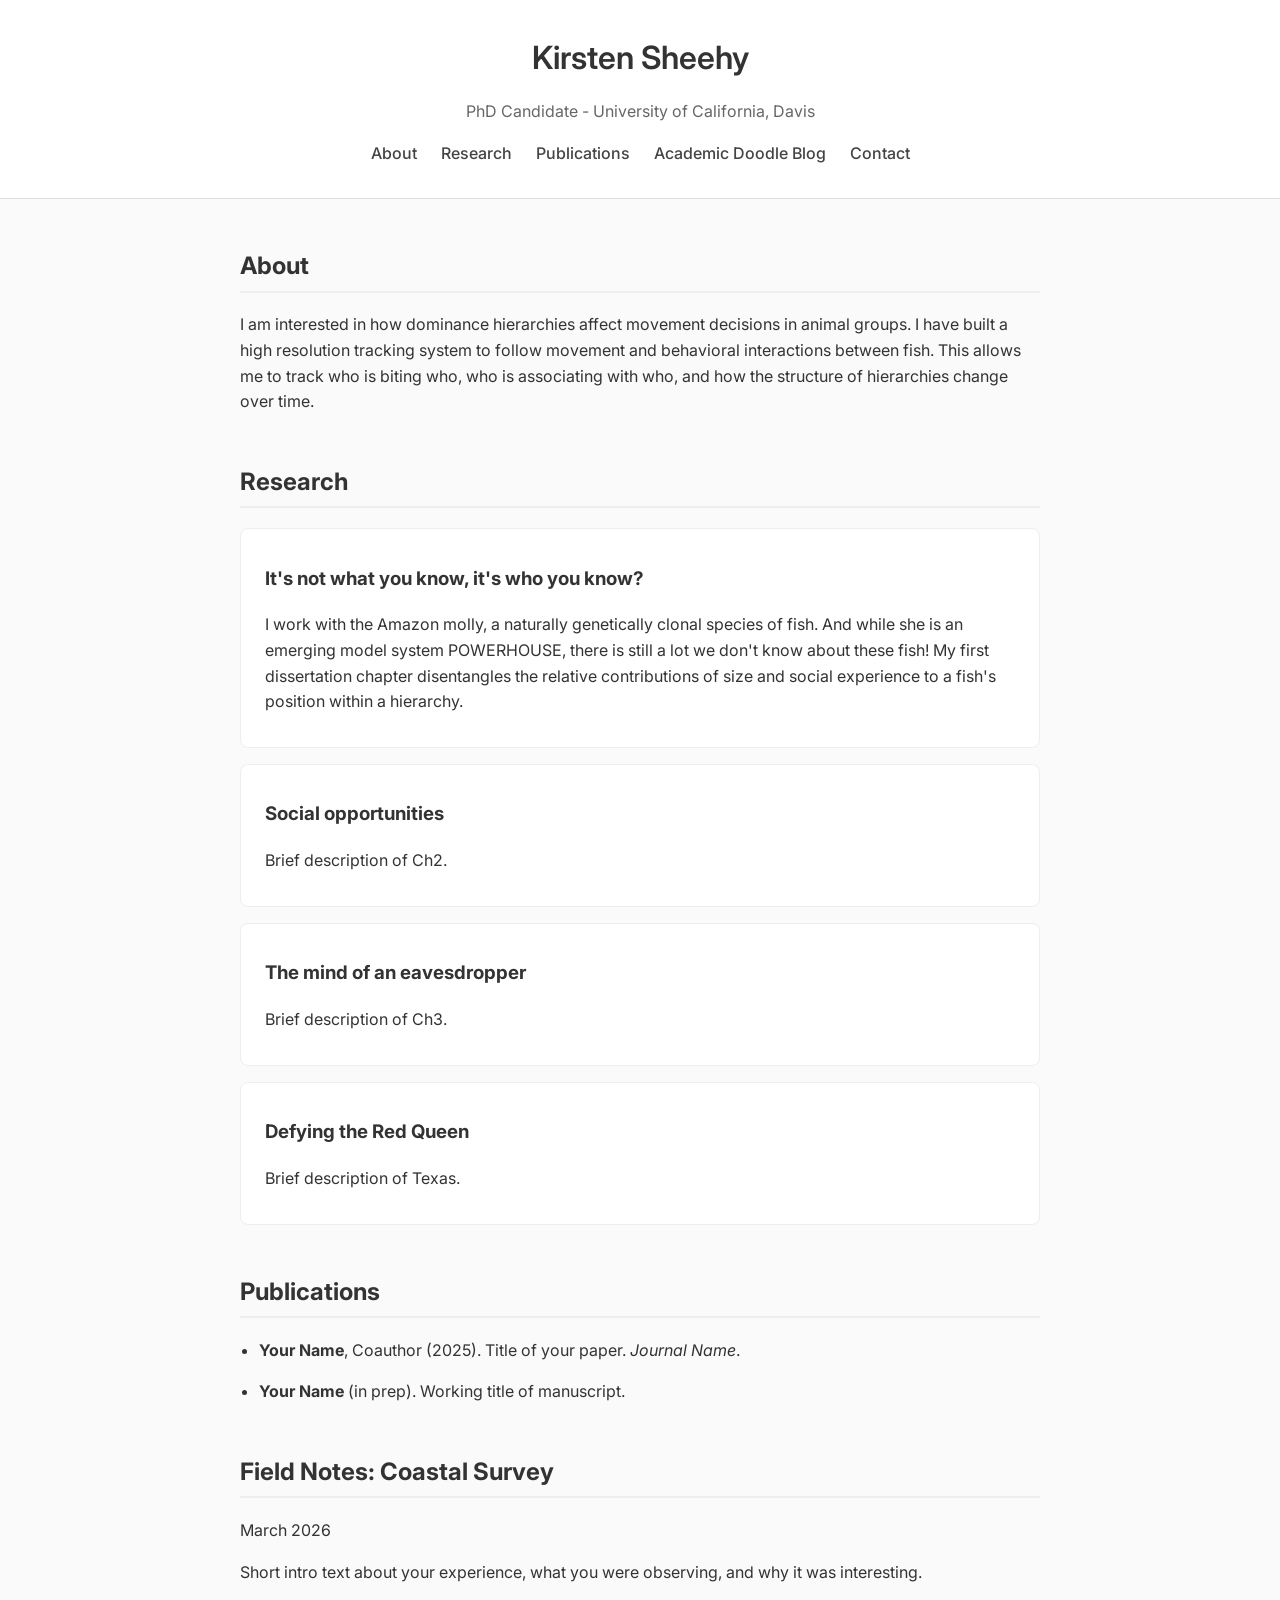
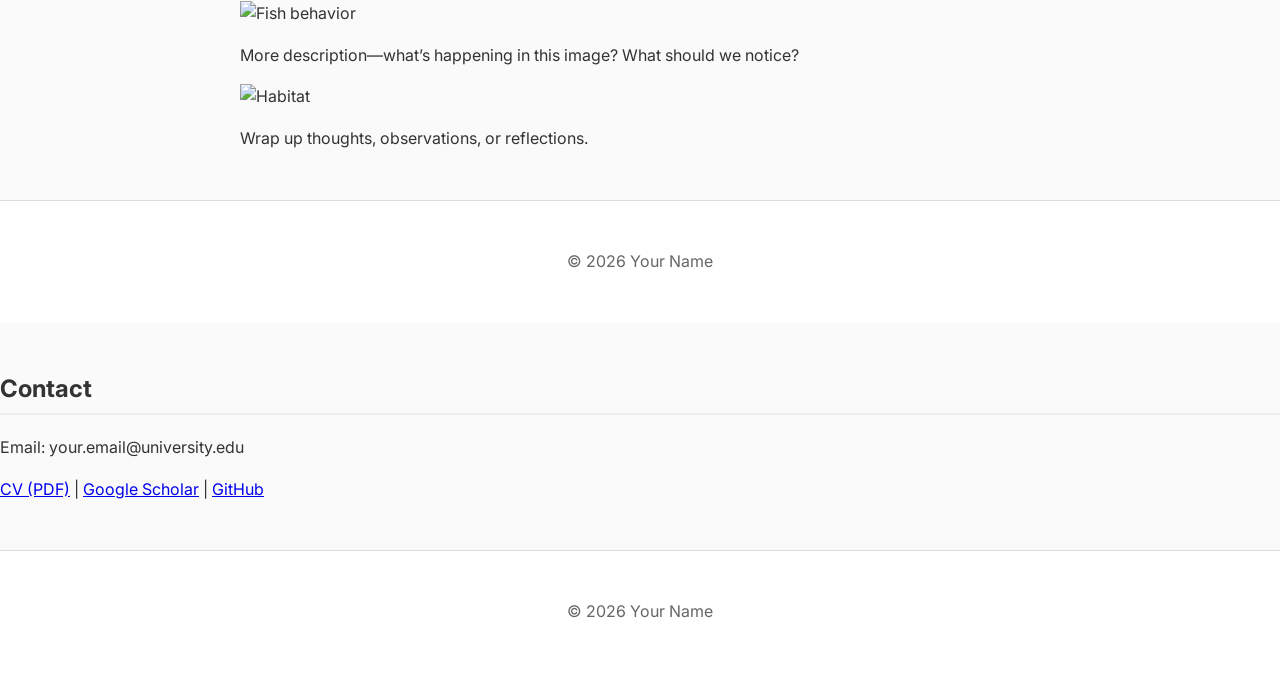
==== commit 621ece44: "PICK UP HERE ok, I have created a website. Now, I want to try and get the blog section working. I cr" ====
--- a/index.html
+++ b/index.html
@@ -22,7 +22,7 @@
             <a href="#about">About</a>
             <a href="#research">Research</a>
             <a href="#publications">Publications</a>
-            <a href="blog.html">Academic Doodles</a>
+            <a href="blog.html">Academic Doodle Blog</a>
             <a href="#contact">Contact</a>
         </nav>
     </div>
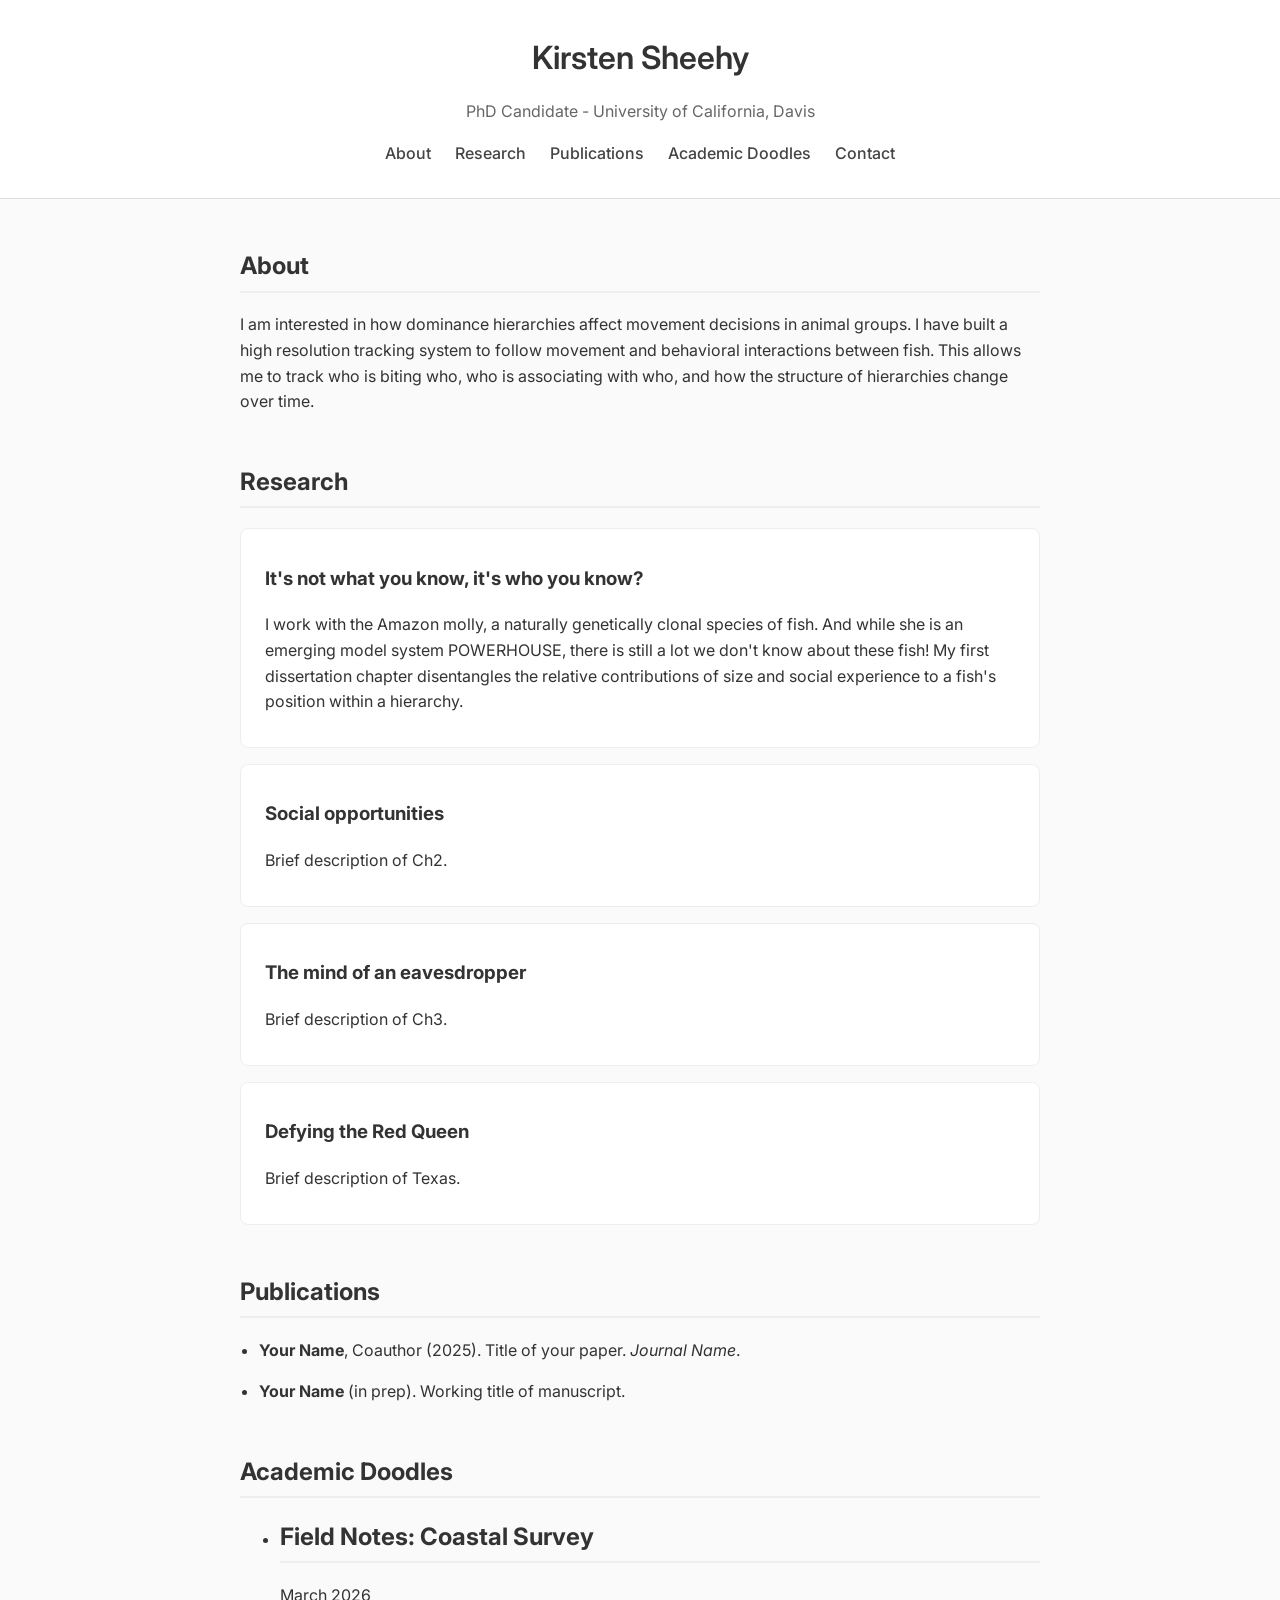
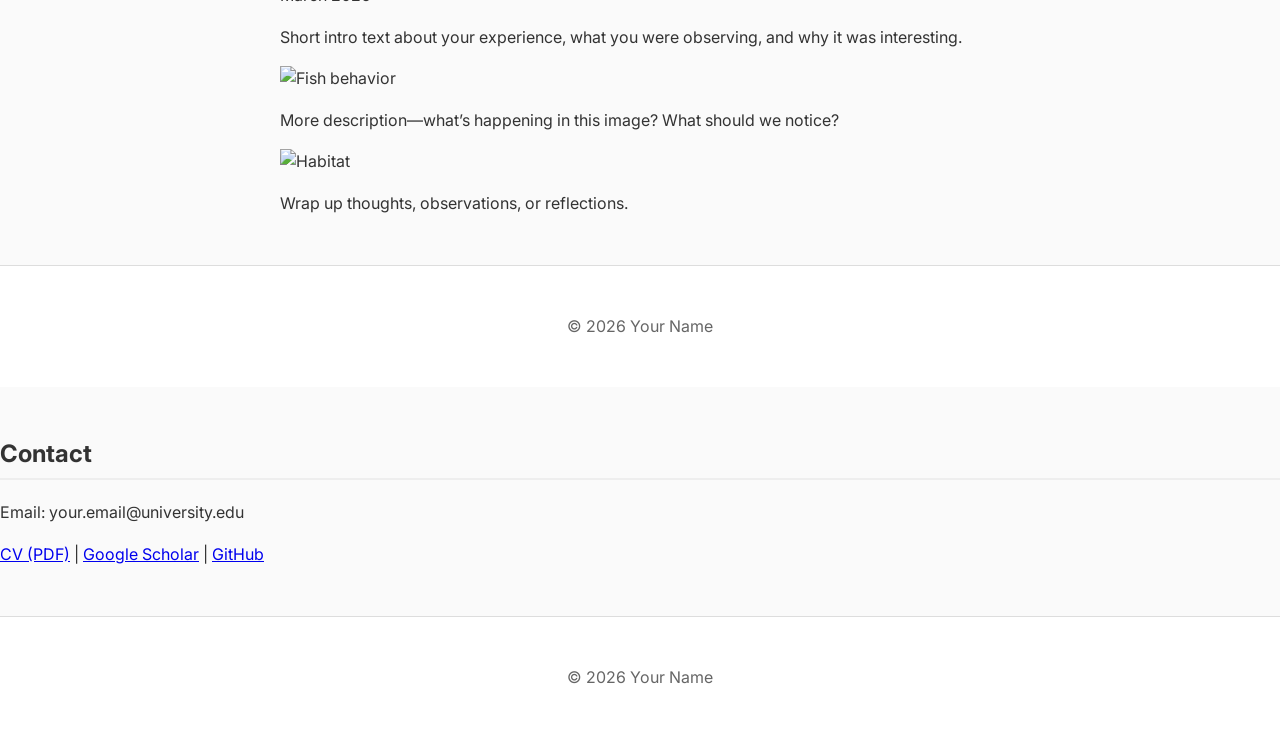
==== commit ca79b177: "Update index.html" ====
--- a/index.html
+++ b/index.html
@@ -22,7 +22,7 @@
             <a href="#about">About</a>
             <a href="#research">Research</a>
             <a href="#publications">Publications</a>
-            <a href="blog.html">Academic Doodle Blog</a>
+            <a href="#blog">Academic Doodles</a>
             <a href="#contact">Contact</a>
         </nav>
     </div>
@@ -97,9 +97,12 @@
 
     </section>
 
-    <section id="Academic Doodles">
+    <section id="blog">
+      <h2>Academic Doodles</h2>
       
-    <!-- Blog Post -->
+      <ul class="blog">
+        <li>
+            <!-- Blog Post -->
     <article class="post">
         <h2>Field Notes: Coastal Survey</h2>
         <p class="date">March 2026</p>
@@ -122,6 +125,9 @@
         </p>
     </article>
 
+        </li>
+      </ul>
+    
 </main>
 
 <footer>
